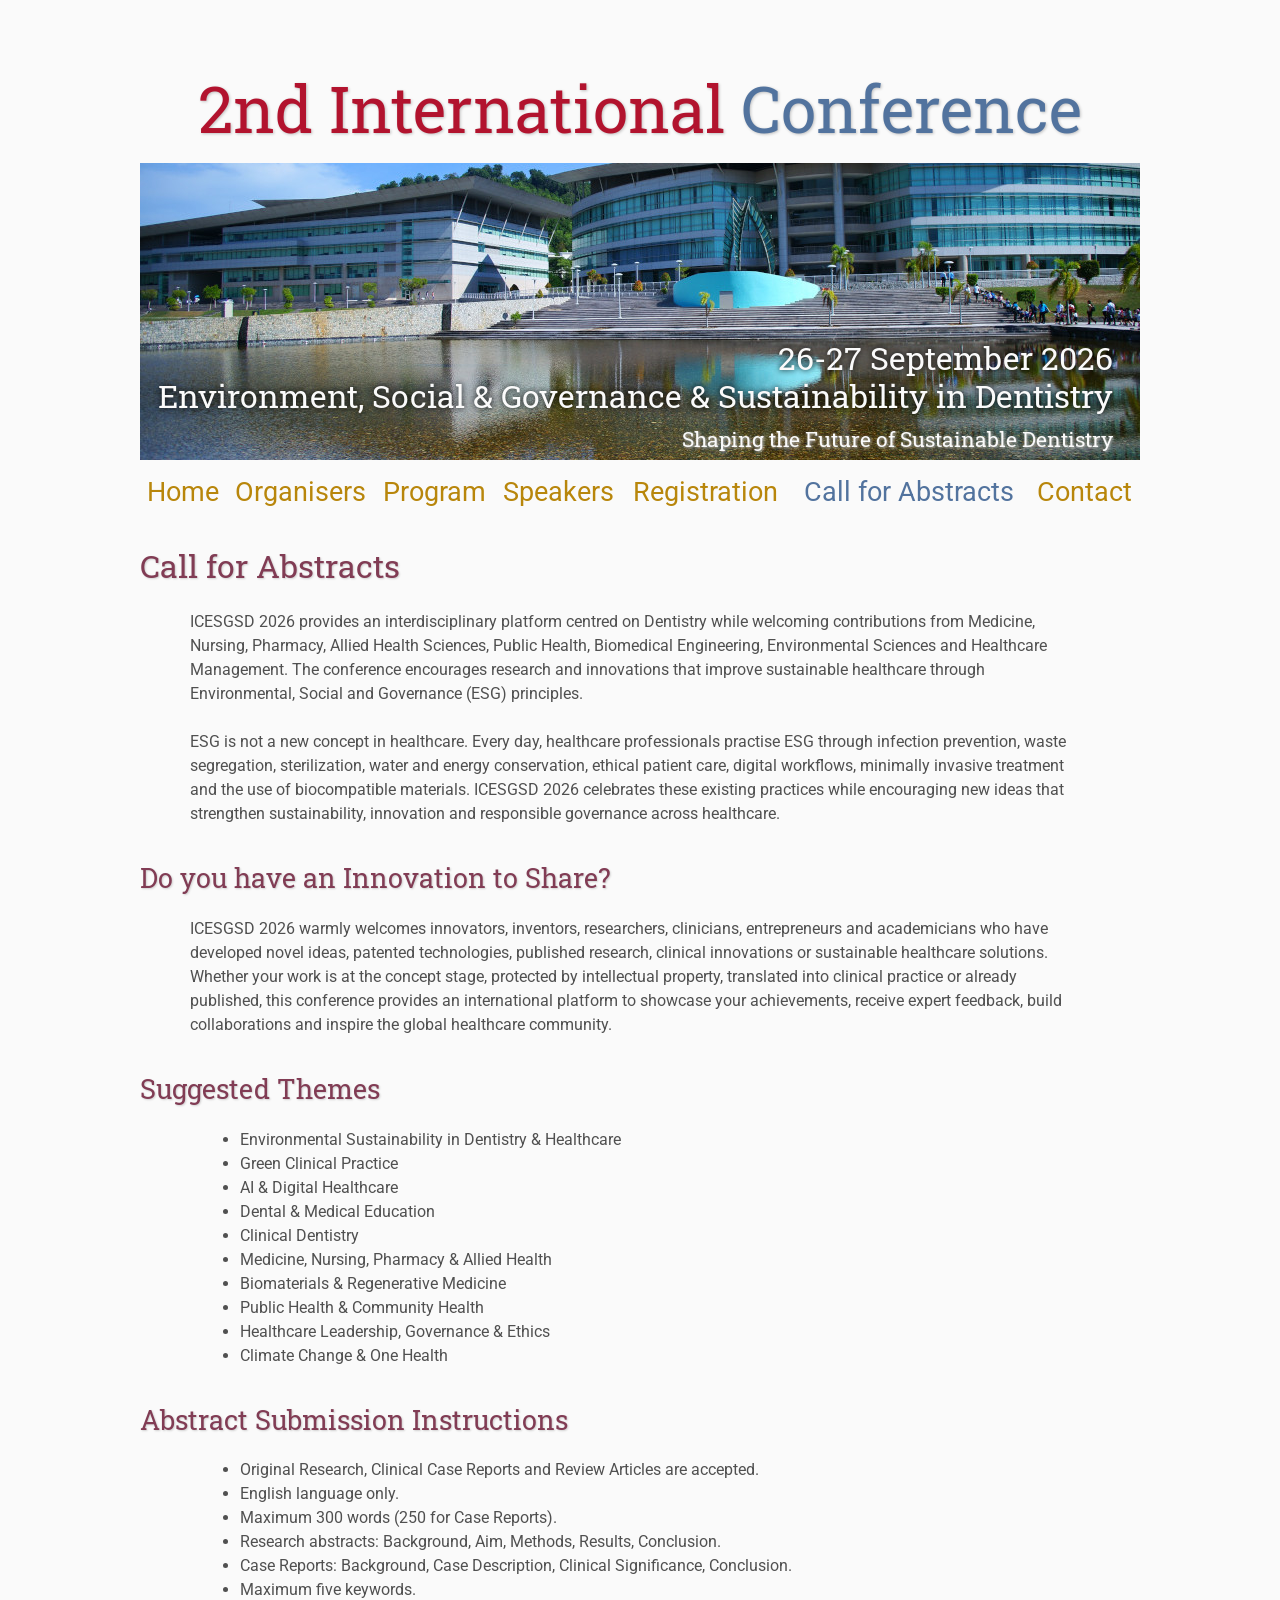
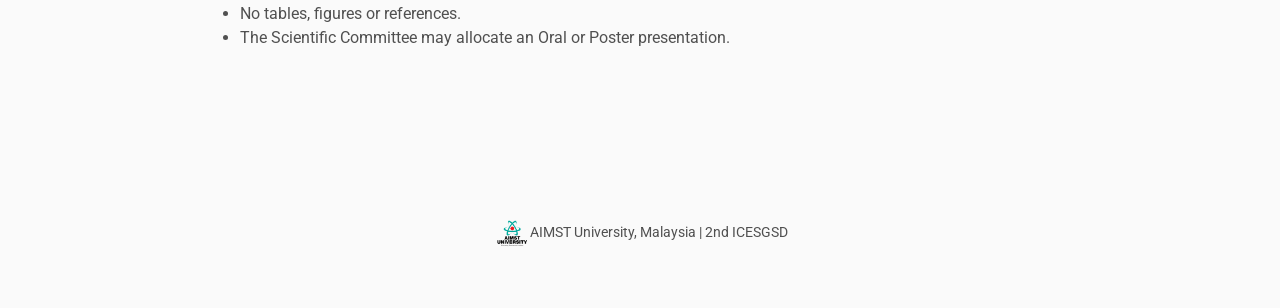
==== cab/index.html @ 5d9b31de "Add files via upload" ====
<!DOCTYPE html>
<html lang='en'>

<head>
    <base href="..">
    <link rel="shortcut icon" type="image/png" href="assets/aimst logo favicon.png"/>
    <link rel="stylesheet" type="text/css" media="all" href="assets/main.css"/>
    <meta name="description" content="Conference Template">
    <meta name="resource-type" content="document">
    <meta name="distribution" content="global">
    <meta name="KeyWords" content="Conference">
    <title>Call for Abstracts | 2nd ICESGSD</title>
</head>

<body>

    <div class="banner">
        <img src="assets/Untitled.jpg" alt="Conference Template Banner">
        <div class="top-left">
            <span class="title1">2nd International</span><span class="title2"> Conference</span> 
        </div>
        <div class="bottom-right">
            26-27 September 2026 <br> Environment, Social & Governance & Sustainability in Dentistry <br>
            <span class="title3">Shaping the Future of Sustainable Dentistry</span>
        </div>
    </div>

    <table class="navigation">
        <tr>
            <td class="navigation">
                <a title="Conference Home Page" href="index.html">Home</a>
            </td>
            <td class="navigation">
                <a href="./organisers/index.html">Organisers</a>
            </td>
            <td class="navigation">
                <a href="./program/index.html">Program</a> 
            </td>
            <td class="navigation">
                <a href="./speakers/index.html">Speakers</a> 
            </td>
            <td class="navigation">
                <a href="./registration/index.html">Registration</a>
            </td>
            <td class="navigation">
                <a class="current" href="./cab/index.html">Call for Abstracts</a>
            </td>
            <td class="navigation">
                <a href="./contact/index.html">Contact</a>
            </td>
        </tr>
    </table>

    <h2>Call for Abstracts</h2>

    <p>
        ICESGSD 2026 provides an interdisciplinary platform centred on Dentistry while welcoming contributions from Medicine, Nursing, Pharmacy, Allied Health Sciences, Public Health, Biomedical Engineering, Environmental Sciences and Healthcare Management. The conference encourages research and innovations that improve sustainable healthcare through Environmental, Social and Governance (ESG) principles.
    </p>
    <!--
    <iframe class="registration" src="EMBED LINK FOR GOOGLE FORM HERE"></iframe>
    -->
    <p>
        ESG is not a new concept in healthcare. Every day, healthcare professionals practise ESG through infection prevention, waste segregation, sterilization, water and energy conservation, ethical patient care, digital workflows, minimally invasive treatment and the use of biocompatible materials. ICESGSD 2026 celebrates these existing practices while encouraging new ideas that strengthen sustainability, innovation and responsible governance across healthcare.
    </p>

    <h3>Do you have an Innovation to Share?</h3>

    <p>
        ICESGSD 2026 warmly welcomes innovators, inventors, researchers, clinicians, entrepreneurs and academicians who have developed novel ideas, patented technologies, published research, clinical innovations or sustainable healthcare solutions. Whether your work is at the concept stage, protected by intellectual property, translated into clinical practice or already published, this conference provides an international platform to showcase your achievements, receive expert feedback, build collaborations and inspire the global healthcare community.
    </p>

    <h3>Suggested Themes</h3>
    <ul>
        <li>Environmental Sustainability in Dentistry & Healthcare</li>
        <li>Green Clinical Practice</li>
        <li>AI & Digital Healthcare</li>
        <li>Dental & Medical Education</li>
        <li>Clinical Dentistry</li>
        <li>Medicine, Nursing, Pharmacy & Allied Health</li>
        <li>Biomaterials & Regenerative Medicine</li>
        <li>Public Health & Community Health</li>
        <li>Healthcare Leadership, Governance & Ethics</li>
        <li>Climate Change & One Health</li>
    </ul>

    <h3>Abstract Submission Instructions</h3>
    <ul>
        <li>Original Research, Clinical Case Reports and Review Articles are accepted.</li>
        <li>English language only.</li>
        <li>Maximum 300 words (250 for Case Reports).</li>
        <li>Research abstracts: Background, Aim, Methods, Results, Conclusion.</li>
        <li>Case Reports: Background, Case Description, Clinical Significance, Conclusion.</li>
        <li>Maximum five keywords.</li>
        <li>No tables, figures or references.</li>
        <li>The Scientific Committee may allocate an Oral or Poster presentation.</li>
    </ul>

    <footer>
        <img src="./assets/aimst logo.png" alt="Conference Logo" style="width: 30px; height: 30px; vertical-align: middle; margin-left: 5px;">
        AIMST University, Malaysia | 2nd ICESGSD 
        <!-- &nbsp;|&nbsp; Design by <a href="https://github.com/mikepierce">Mike Pierce</a> -->
    </footer>

</body>
</html>
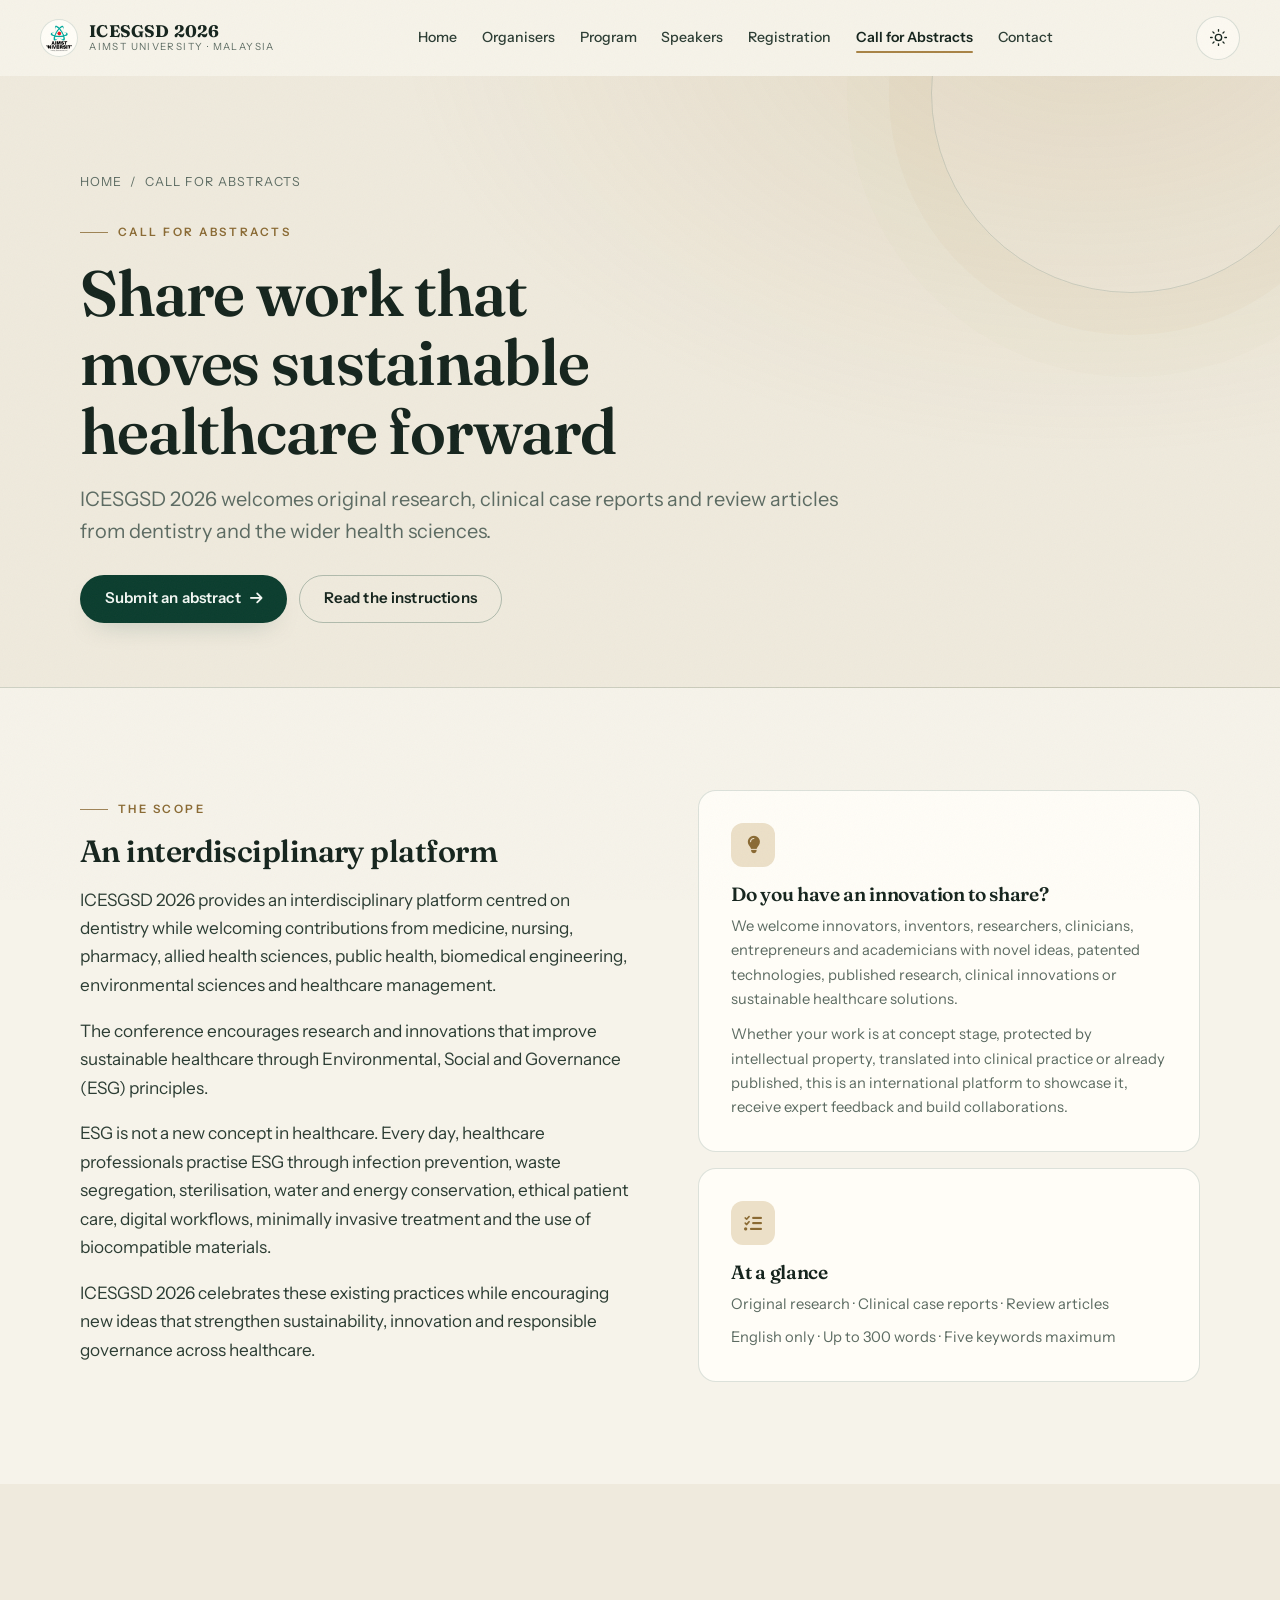
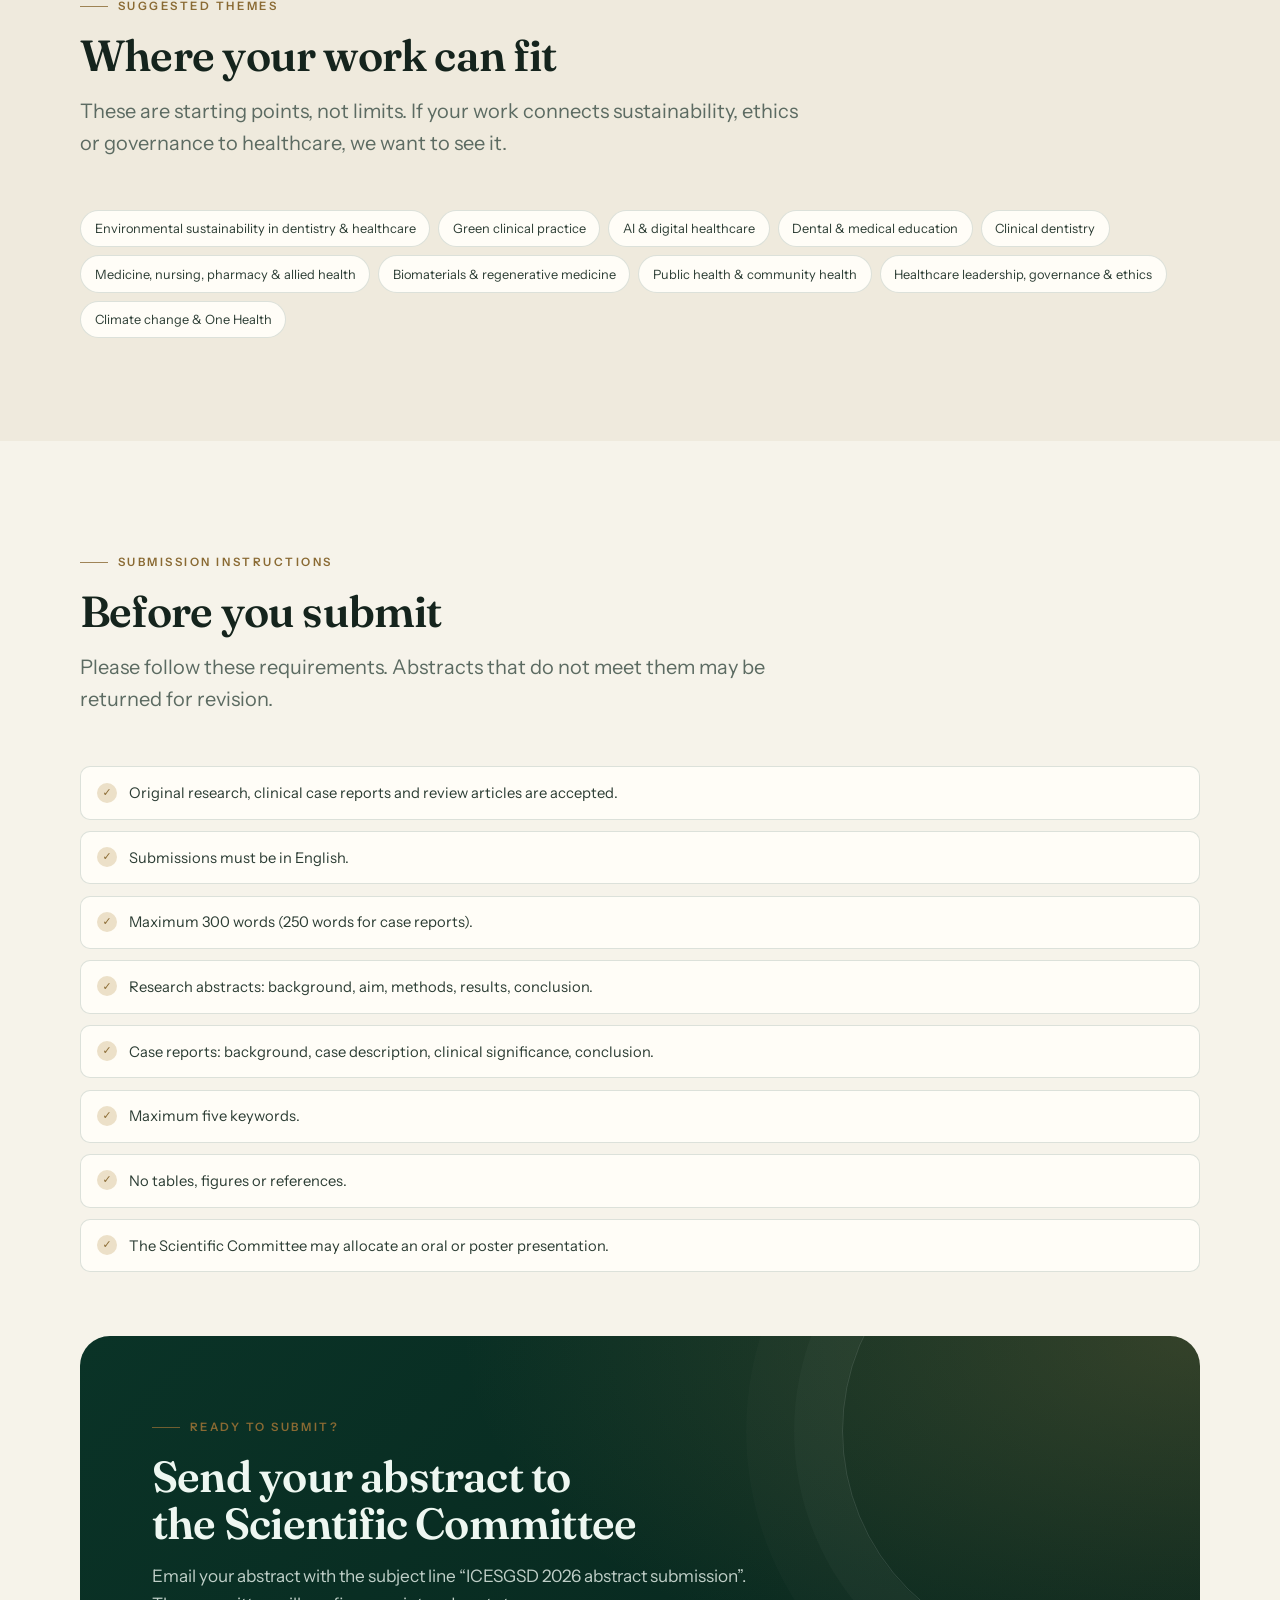
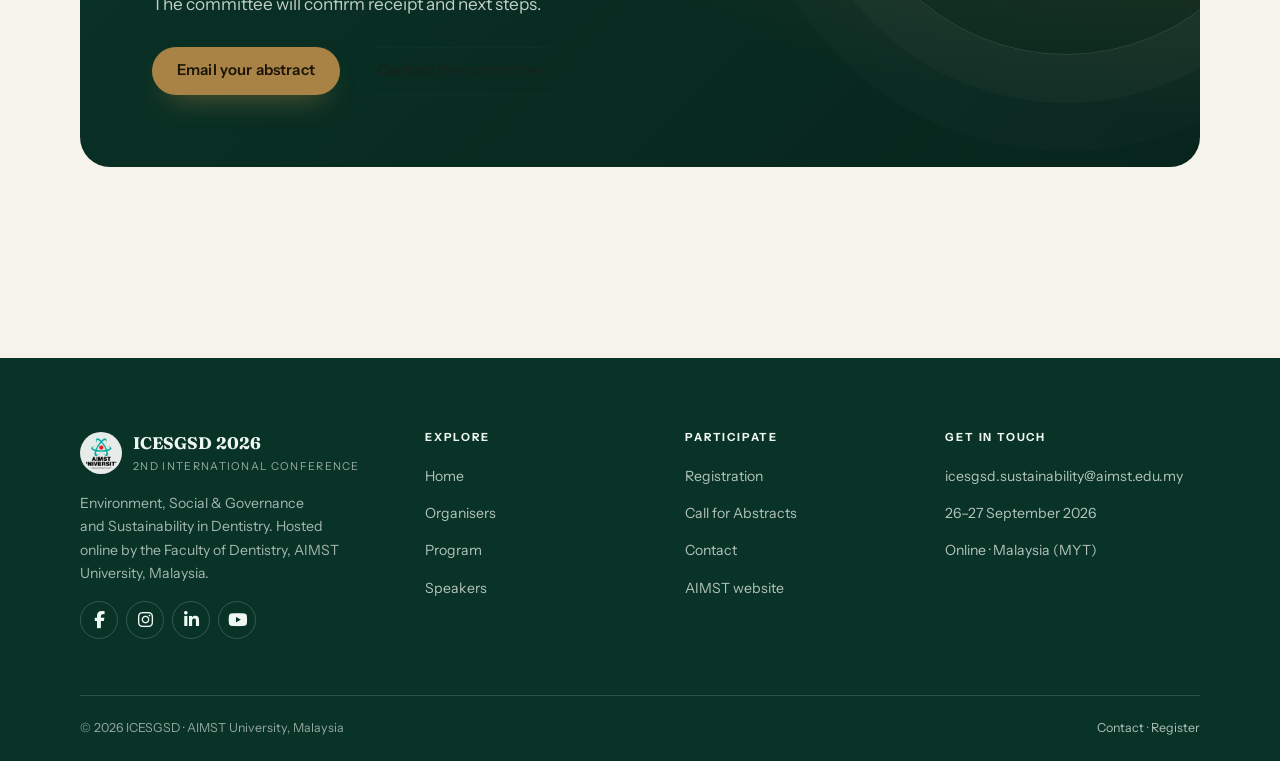
==== commit 4028078c: "facelift" ====
--- a/cab/index.html
+++ b/cab/index.html
@@ -1,106 +1,222 @@
 <!DOCTYPE html>
-<html lang='en'>
+<html lang="en">
 
 <head>
     <base href="..">
-    <link rel="shortcut icon" type="image/png" href="assets/aimst logo favicon.png"/>
-    <link rel="stylesheet" type="text/css" media="all" href="assets/main.css"/>
-    <meta name="description" content="Conference Template">
-    <meta name="resource-type" content="document">
-    <meta name="distribution" content="global">
-    <meta name="KeyWords" content="Conference">
-    <title>Call for Abstracts | 2nd ICESGSD</title>
+    <meta charset="utf-8">
+    <meta name="viewport" content="width=device-width, initial-scale=1">
+    <link rel="shortcut icon" type="image/png" href="assets/aimst logo favicon.png">
+    <title>Call for Abstracts | 2nd ICESGSD 2026</title>
+    <meta name="description" content="Submit an abstract to ICESGSD 2026. Original research, clinical case reports and review articles on ESG and sustainability in dentistry and healthcare.">
+    <meta name="theme-color" content="#f6f3ea">
+    <meta property="og:type" content="website">
+    <meta property="og:title" content="Call for Abstracts — 2nd ICESGSD 2026">
+    <meta property="og:description" content="An interdisciplinary platform for research and innovation in sustainable healthcare.">
+    <meta property="og:image" content="assets/Untitled.jpg">
+    <link rel="preconnect" href="https://fonts.googleapis.com">
+    <link rel="preconnect" href="https://fonts.gstatic.com" crossorigin>
+    <link href="https://fonts.googleapis.com/css2?family=Fraunces:ital,opsz,wght@0,9..144,400..700;1,9..144,400..700&family=Instrument+Sans:wght@400;500;600;700&display=swap" rel="stylesheet">
+    <link rel="stylesheet" href="https://cdnjs.cloudflare.com/ajax/libs/font-awesome/6.4.0/css/all.min.css">
+    <link rel="stylesheet" href="assets/main.css">
+    <script>
+        (function () {
+            document.documentElement.classList.add("js");
+            try {
+                var stored = localStorage.getItem("icesgsd-theme");
+                var theme = stored || (window.matchMedia("(prefers-color-scheme: dark)").matches ? "dark" : "light");
+                document.documentElement.setAttribute("data-theme", theme);
+            } catch (e) {
+                document.documentElement.setAttribute("data-theme", "light");
+            }
+        })();
+    </script>
 </head>
 
 <body>
-
-    <div class="banner">
-        <img src="assets/Untitled.jpg" alt="Conference Template Banner">
-        <div class="top-left">
-            <span class="title1">2nd International</span><span class="title2"> Conference</span> 
+    <a class="skip-link" href="#main">Skip to content</a>
+
+    <header class="site-header">
+        <div class="header-inner">
+            <a class="brand" href="index.html" aria-label="ICESGSD 2026 home">
+                <img src="assets/aimst logo.png" alt="AIMST University logo" width="38" height="38">
+                <span class="brand-text">
+                    <strong>ICESGSD 2026</strong>
+                    <small>AIMST University · Malaysia</small>
+                </span>
+            </a>
+            <nav class="site-nav" id="site-nav" aria-label="Primary navigation">
+                <ul>
+                    <li><a href="index.html">Home</a></li>
+                    <li><a href="./organisers/index.html">Organisers</a></li>
+                    <li><a href="./program/index.html">Program</a></li>
+                    <li><a href="./speakers/index.html">Speakers</a></li>
+                    <li><a href="./registration/index.html">Registration</a></li>
+                    <li><a class="current" href="./cab/index.html" aria-current="page">Call for Abstracts</a></li>
+                    <li><a href="./contact/index.html">Contact</a></li>
+                </ul>
+            </nav>
+            <div class="header-actions">
+                <button class="theme-toggle" type="button" aria-label="Switch to dark mode" aria-pressed="false">
+                    <svg class="icon-sun" viewBox="0 0 24 24" aria-hidden="true"><circle cx="12" cy="12" r="4"/><path d="M12 2v2M12 20v2M4.9 4.9l1.4 1.4M17.7 17.7l1.4 1.4M2 12h2M20 12h2M4.9 19.1l1.4-1.4M17.7 6.3l1.4-1.4"/></svg>
+                    <svg class="icon-moon" viewBox="0 0 24 24" aria-hidden="true"><path d="M21 12.8A8.5 8.5 0 1 1 11.2 3a6.5 6.5 0 0 0 9.8 9.8z"/></svg>
+                </button>
+                <button class="nav-toggle" type="button" aria-label="Open menu" aria-expanded="false" aria-controls="site-nav">
+                    <span></span><span></span><span></span>
+                </button>
+            </div>
         </div>
-        <div class="bottom-right">
-            26-27 September 2026 <br> Environment, Social & Governance & Sustainability in Dentistry <br>
-            <span class="title3">Shaping the Future of Sustainable Dentistry</span>
+    </header>
+
+    <main id="main">
+        <section class="page-hero">
+            <div class="container">
+                <nav class="breadcrumb" aria-label="Breadcrumb"><a href="index.html">Home</a><span>/</span><span>Call for Abstracts</span></nav>
+                <span class="eyebrow">Call for abstracts</span>
+                <h1>Share work that moves sustainable healthcare forward</h1>
+                <p class="lead">ICESGSD 2026 welcomes original research, clinical case reports and review articles from dentistry and the wider health sciences.</p>
+                <div class="hero-actions" style="margin-top:1.75rem">
+                    <a class="btn btn--primary" href="mailto:icesgsd.sustainability@aimst.edu.my?subject=ICESGSD%202026%20abstract%20submission">Submit an abstract <i class="fa-solid fa-arrow-right" aria-hidden="true"></i></a>
+                    <a class="btn btn--ghost" href="#instructions">Read the instructions</a>
+                </div>
+            </div>
+        </section>
+
+        <section class="section">
+            <div class="container">
+                <div class="about-grid" style="align-items:start">
+                    <div class="prose reveal">
+                        <span class="eyebrow">The scope</span>
+                        <h2 style="margin-top:0">An interdisciplinary platform</h2>
+                        <p>ICESGSD 2026 provides an interdisciplinary platform centred on dentistry while welcoming contributions from medicine, nursing, pharmacy, allied health sciences, public health, biomedical engineering, environmental sciences and healthcare management.</p>
+                        <p>The conference encourages research and innovations that improve sustainable healthcare through Environmental, Social and Governance (ESG) principles.</p>
+                        <p>ESG is not a new concept in healthcare. Every day, healthcare professionals practise ESG through infection prevention, waste segregation, sterilisation, water and energy conservation, ethical patient care, digital workflows, minimally invasive treatment and the use of biocompatible materials.</p>
+                        <p>ICESGSD 2026 celebrates these existing practices while encouraging new ideas that strengthen sustainability, innovation and responsible governance across healthcare.</p>
+                    </div>
+                    <aside class="reveal" style="--delay:120ms">
+                        <div class="info-card">
+                            <div class="icon"><i class="fa-solid fa-lightbulb" aria-hidden="true"></i></div>
+                            <h3>Do you have an innovation to share?</h3>
+                            <p>We welcome innovators, inventors, researchers, clinicians, entrepreneurs and academicians with novel ideas, patented technologies, published research, clinical innovations or sustainable healthcare solutions.</p>
+                            <p style="margin-top:0.7rem">Whether your work is at concept stage, protected by intellectual property, translated into clinical practice or already published, this is an international platform to showcase it, receive expert feedback and build collaborations.</p>
+                        </div>
+                        <div class="info-card" style="margin-top:1rem">
+                            <div class="icon"><i class="fa-solid fa-list-check" aria-hidden="true"></i></div>
+                            <h3>At a glance</h3>
+                            <p>Original research · Clinical case reports · Review articles</p>
+                            <p style="margin-top:0.5rem">English only · Up to 300 words · Five keywords maximum</p>
+                        </div>
+                    </aside>
+                </div>
+            </div>
+        </section>
+
+        <section class="section section--alt">
+            <div class="container">
+                <div class="section-head reveal">
+                    <span class="eyebrow">Suggested themes</span>
+                    <h2>Where your work can fit</h2>
+                    <p class="lead" style="margin-top:1rem">These are starting points, not limits. If your work connects sustainability, ethics or governance to healthcare, we want to see it.</p>
+                </div>
+                <div class="chip-cloud reveal" style="--delay:80ms">
+                    <span class="chip">Environmental sustainability in dentistry &amp; healthcare</span>
+                    <span class="chip">Green clinical practice</span>
+                    <span class="chip">AI &amp; digital healthcare</span>
+                    <span class="chip">Dental &amp; medical education</span>
+                    <span class="chip">Clinical dentistry</span>
+                    <span class="chip">Medicine, nursing, pharmacy &amp; allied health</span>
+                    <span class="chip">Biomaterials &amp; regenerative medicine</span>
+                    <span class="chip">Public health &amp; community health</span>
+                    <span class="chip">Healthcare leadership, governance &amp; ethics</span>
+                    <span class="chip">Climate change &amp; One Health</span>
+                </div>
+            </div>
+        </section>
+
+        <section class="section" id="instructions">
+            <div class="container">
+                <div class="section-head reveal">
+                    <span class="eyebrow">Submission instructions</span>
+                    <h2>Before you submit</h2>
+                    <p class="lead" style="margin-top:1rem">Please follow these requirements. Abstracts that do not meet them may be returned for revision.</p>
+                </div>
+                <ul class="checklist reveal" style="--delay:80ms">
+                    <li>Original research, clinical case reports and review articles are accepted.</li>
+                    <li>Submissions must be in English.</li>
+                    <li>Maximum 300 words (250 words for case reports).</li>
+                    <li>Research abstracts: background, aim, methods, results, conclusion.</li>
+                    <li>Case reports: background, case description, clinical significance, conclusion.</li>
+                    <li>Maximum five keywords.</li>
+                    <li>No tables, figures or references.</li>
+                    <li>The Scientific Committee may allocate an oral or poster presentation.</li>
+                </ul>
+
+                <div class="cta-band reveal" style="margin-top:clamp(2.5rem,5vw,4rem)">
+                    <span class="eyebrow">Ready to submit?</span>
+                    <h2>Send your abstract to the Scientific Committee</h2>
+                    <p>Email your abstract with the subject line “ICESGSD 2026 abstract submission”. The committee will confirm receipt and next steps.</p>
+                    <div class="cta-actions">
+                        <a class="btn btn--accent" href="mailto:icesgsd.sustainability@aimst.edu.my?subject=ICESGSD%202026%20abstract%20submission">Email your abstract</a>
+                        <a class="btn btn--ghost" href="./contact/index.html">Contact the committee</a>
+                    </div>
+                </div>
+            </div>
+        </section>
+    </main>
+
+    <footer class="site-footer">
+        <div class="container">
+            <div class="footer-grid">
+                <div>
+                    <a class="footer-brand" href="index.html">
+                        <img src="assets/aimst logo.png" alt="AIMST University logo" width="42" height="42">
+                        <div>
+                            <strong>ICESGSD 2026</strong>
+                            <span>2nd International Conference</span>
+                        </div>
+                    </a>
+                    <p>Environment, Social &amp; Governance and Sustainability in Dentistry. Hosted online by the Faculty of Dentistry, AIMST University, Malaysia.</p>
+                    <div class="footer-social">
+                        <a href="https://www.facebook.com/aimst2u/" target="_blank" rel="noopener" aria-label="AIMST University on Facebook"><i class="fa-brands fa-facebook-f" aria-hidden="true"></i></a>
+                        <a href="https://www.instagram.com/aimstuniversity/" target="_blank" rel="noopener" aria-label="AIMST University on Instagram"><i class="fa-brands fa-instagram" aria-hidden="true"></i></a>
+                        <a href="https://my.linkedin.com/school/aimst-university2001/" target="_blank" rel="noopener" aria-label="AIMST University on LinkedIn"><i class="fa-brands fa-linkedin-in" aria-hidden="true"></i></a>
+                        <a href="https://www.youtube.com/@aimstuniversityaimst2u" target="_blank" rel="noopener" aria-label="AIMST University on YouTube"><i class="fa-brands fa-youtube" aria-hidden="true"></i></a>
+                    </div>
+                </div>
+                <div class="footer-col">
+                    <h4>Explore</h4>
+                    <ul>
+                        <li><a href="index.html">Home</a></li>
+                        <li><a href="./organisers/index.html">Organisers</a></li>
+                        <li><a href="./program/index.html">Program</a></li>
+                        <li><a href="./speakers/index.html">Speakers</a></li>
+                    </ul>
+                </div>
+                <div class="footer-col">
+                    <h4>Participate</h4>
+                    <ul>
+                        <li><a href="./registration/index.html">Registration</a></li>
+                        <li><a href="./cab/index.html">Call for Abstracts</a></li>
+                        <li><a href="./contact/index.html">Contact</a></li>
+                        <li><a href="https://www.aimst.edu.my/" target="_blank" rel="noopener">AIMST website</a></li>
+                    </ul>
+                </div>
+                <div class="footer-col footer-col--contact">
+                    <h4>Get in touch</h4>
+                    <ul>
+                        <li><a href="mailto:icesgsd.sustainability@aimst.edu.my">icesgsd.sustainability@aimst.edu.my</a></li>
+                        <li><span>26–27 September 2026</span></li>
+                        <li><span>Online · Malaysia (MYT)</span></li>
+                    </ul>
+                </div>
+            </div>
+            <div class="footer-bottom">
+                <span>© 2026 ICESGSD · AIMST University, Malaysia</span>
+                <span><a href="./contact/index.html">Contact</a> · <a href="./registration/index.html">Register</a></span>
+            </div>
         </div>
-    </div>
-
-    <table class="navigation">
-        <tr>
-            <td class="navigation">
-                <a title="Conference Home Page" href="index.html">Home</a>
-            </td>
-            <td class="navigation">
-                <a href="./organisers/index.html">Organisers</a>
-            </td>
-            <td class="navigation">
-                <a href="./program/index.html">Program</a> 
-            </td>
-            <td class="navigation">
-                <a href="./speakers/index.html">Speakers</a> 
-            </td>
-            <td class="navigation">
-                <a href="./registration/index.html">Registration</a>
-            </td>
-            <td class="navigation">
-                <a class="current" href="./cab/index.html">Call for Abstracts</a>
-            </td>
-            <td class="navigation">
-                <a href="./contact/index.html">Contact</a>
-            </td>
-        </tr>
-    </table>
-
-    <h2>Call for Abstracts</h2>
-
-    <p>
-        ICESGSD 2026 provides an interdisciplinary platform centred on Dentistry while welcoming contributions from Medicine, Nursing, Pharmacy, Allied Health Sciences, Public Health, Biomedical Engineering, Environmental Sciences and Healthcare Management. The conference encourages research and innovations that improve sustainable healthcare through Environmental, Social and Governance (ESG) principles.
-    </p>
-    <!--
-    <iframe class="registration" src="EMBED LINK FOR GOOGLE FORM HERE"></iframe>
-    -->
-    <p>
-        ESG is not a new concept in healthcare. Every day, healthcare professionals practise ESG through infection prevention, waste segregation, sterilization, water and energy conservation, ethical patient care, digital workflows, minimally invasive treatment and the use of biocompatible materials. ICESGSD 2026 celebrates these existing practices while encouraging new ideas that strengthen sustainability, innovation and responsible governance across healthcare.
-    </p>
-
-    <h3>Do you have an Innovation to Share?</h3>
-
-    <p>
-        ICESGSD 2026 warmly welcomes innovators, inventors, researchers, clinicians, entrepreneurs and academicians who have developed novel ideas, patented technologies, published research, clinical innovations or sustainable healthcare solutions. Whether your work is at the concept stage, protected by intellectual property, translated into clinical practice or already published, this conference provides an international platform to showcase your achievements, receive expert feedback, build collaborations and inspire the global healthcare community.
-    </p>
-
-    <h3>Suggested Themes</h3>
-    <ul>
-        <li>Environmental Sustainability in Dentistry & Healthcare</li>
-        <li>Green Clinical Practice</li>
-        <li>AI & Digital Healthcare</li>
-        <li>Dental & Medical Education</li>
-        <li>Clinical Dentistry</li>
-        <li>Medicine, Nursing, Pharmacy & Allied Health</li>
-        <li>Biomaterials & Regenerative Medicine</li>
-        <li>Public Health & Community Health</li>
-        <li>Healthcare Leadership, Governance & Ethics</li>
-        <li>Climate Change & One Health</li>
-    </ul>
-
-    <h3>Abstract Submission Instructions</h3>
-    <ul>
-        <li>Original Research, Clinical Case Reports and Review Articles are accepted.</li>
-        <li>English language only.</li>
-        <li>Maximum 300 words (250 for Case Reports).</li>
-        <li>Research abstracts: Background, Aim, Methods, Results, Conclusion.</li>
-        <li>Case Reports: Background, Case Description, Clinical Significance, Conclusion.</li>
-        <li>Maximum five keywords.</li>
-        <li>No tables, figures or references.</li>
-        <li>The Scientific Committee may allocate an Oral or Poster presentation.</li>
-    </ul>
-
-    <footer>
-        <img src="./assets/aimst logo.png" alt="Conference Logo" style="width: 30px; height: 30px; vertical-align: middle; margin-left: 5px;">
-        AIMST University, Malaysia | 2nd ICESGSD 
-        <!-- &nbsp;|&nbsp; Design by <a href="https://github.com/mikepierce">Mike Pierce</a> -->
     </footer>
 
+    <script src="assets/theme.js" defer></script>
 </body>
+
 </html>
-
